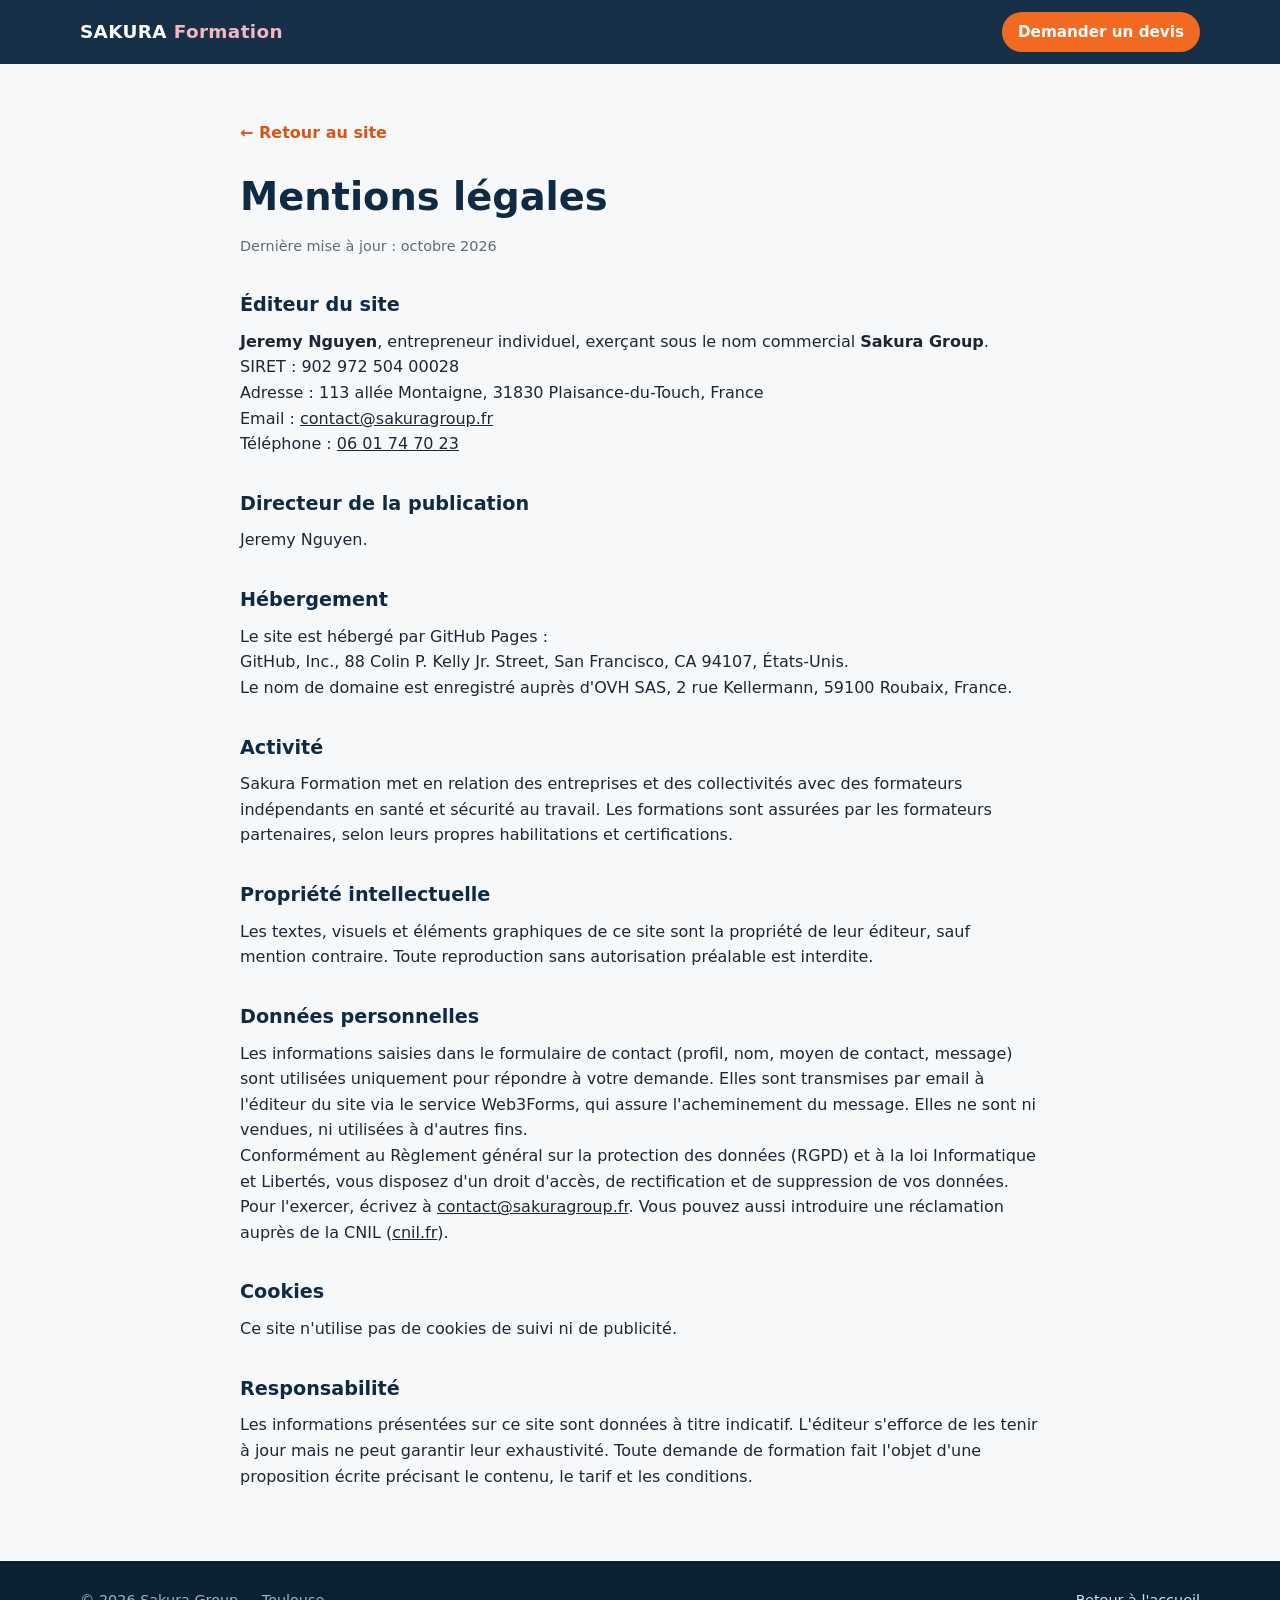
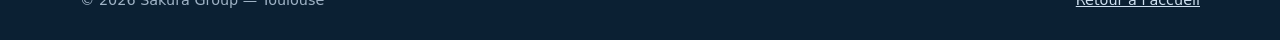
==== mentions-legales.html @ fac14701 "Add files via upload" ====
<!doctype html>
<html lang="fr">
<head>
  <meta charset="utf-8">
  <meta name="viewport" content="width=device-width, initial-scale=1">
  <title>Mentions légales — Sakura Formation</title>
  <meta name="robots" content="noindex">
  <link rel="stylesheet" href="style.css">
  <style>
    .legal { padding: 56px 0 72px; max-width: 800px; }
    .legal h1 { color: var(--navy); font-size: clamp(1.8rem, 4vw, 2.4rem); margin-bottom: 8px; }
    .legal h2 { color: var(--navy); font-size: 1.2rem; margin: 32px 0 8px; }
    .legal p, .legal li { color: var(--text); }
    .legal ul { margin: 8px 0 0 20px; }
    .legal .maj { color: var(--muted); font-size: .9rem; margin-bottom: 20px; }
    .back { display: inline-block; margin-bottom: 20px; color: var(--orange-dark); font-weight: 600; text-decoration: none; }
  </style>
</head>
<body>

<header class="site-header">
  <div class="wrap">
    <a class="brand" href="index.html">SAKURA <span>Formation</span></a>
    <nav class="nav">
      <a class="btn-small" href="index.html#contact">Demander un devis</a>
    </nav>
  </div>
</header>

<main class="wrap legal">
  <a class="back" href="index.html">← Retour au site</a>
  <h1>Mentions légales</h1>
  <p class="maj">Dernière mise à jour : octobre 2026</p>

  <h2>Éditeur du site</h2>
  <p>
    <strong>Jeremy Nguyen</strong>, entrepreneur individuel, exerçant sous le nom commercial <strong>Sakura Group</strong>.<br>
    SIRET : 902 972 504 00028<br>
    Adresse : 113 allée Montaigne, 31830 Plaisance-du-Touch, France<br>
    Email : <a href="mailto:contact@sakuragroup.fr">contact@sakuragroup.fr</a><br>
    Téléphone : <a href="tel:+33601747023">06 01 74 70 23</a>
  </p>

  <h2>Directeur de la publication</h2>
  <p>Jeremy Nguyen.</p>

  <h2>Hébergement</h2>
  <p>
    Le site est hébergé par GitHub Pages :<br>
    GitHub, Inc., 88 Colin P. Kelly Jr. Street, San Francisco, CA 94107, États-Unis.<br>
    Le nom de domaine est enregistré auprès d'OVH SAS, 2 rue Kellermann, 59100 Roubaix, France.
  </p>

  <h2>Activité</h2>
  <p>
    Sakura Formation met en relation des entreprises et des collectivités avec des formateurs indépendants en santé et sécurité au travail.
    Les formations sont assurées par les formateurs partenaires, selon leurs propres habilitations et certifications.
  </p>

  <h2>Propriété intellectuelle</h2>
  <p>
    Les textes, visuels et éléments graphiques de ce site sont la propriété de leur éditeur, sauf mention contraire.
    Toute reproduction sans autorisation préalable est interdite.
  </p>

  <h2>Données personnelles</h2>
  <p>
    Les informations saisies dans le formulaire de contact (profil, nom, moyen de contact, message) sont utilisées uniquement pour répondre à votre demande.
    Elles sont transmises par email à l'éditeur du site via le service Web3Forms, qui assure l'acheminement du message.
    Elles ne sont ni vendues, ni utilisées à d'autres fins.
  </p>
  <p>
    Conformément au Règlement général sur la protection des données (RGPD) et à la loi Informatique et Libertés, vous disposez d'un droit d'accès, de rectification et de suppression de vos données.
    Pour l'exercer, écrivez à <a href="mailto:contact@sakuragroup.fr">contact@sakuragroup.fr</a>.
    Vous pouvez aussi introduire une réclamation auprès de la CNIL (<a href="https://www.cnil.fr" rel="noopener">cnil.fr</a>).
  </p>

  <h2>Cookies</h2>
  <p>Ce site n'utilise pas de cookies de suivi ni de publicité.</p>

  <h2>Responsabilité</h2>
  <p>
    Les informations présentées sur ce site sont données à titre indicatif.
    L'éditeur s'efforce de les tenir à jour mais ne peut garantir leur exhaustivité.
    Toute demande de formation fait l'objet d'une proposition écrite précisant le contenu, le tarif et les conditions.
  </p>
</main>

<footer>
  <div class="wrap">
    <div>© 2026 Sakura Group — Toulouse</div>
    <div><a href="index.html">Retour à l'accueil</a></div>
  </div>
</footer>

</body>
</html>
---- style.css ----
:root {
  --navy: #0f2a43;
  --navy-2: #173b5c;
  --orange: #f26a21;
  --orange-dark: #d85612;
  --sakura: #f4b6c2;
  --bg: #f7f8fa;
  --card: #ffffff;
  --text: #1c2733;
  --muted: #5b6b7b;
  --line: #e3e8ee;
  --radius: 14px;
}

* { box-sizing: border-box; margin: 0; padding: 0; }
html { scroll-behavior: smooth; }
body {
  font-family: "Segoe UI", system-ui, -apple-system, Roboto, Arial, sans-serif;
  color: var(--text);
  background: var(--bg);
  line-height: 1.6;
}
img { max-width: 100%; display: block; }
a { color: inherit; }

.wrap { width: min(1120px, 100% - 32px); margin-inline: auto; }

/* Header */
.site-header {
  position: sticky; top: 0; z-index: 10;
  background: rgba(15, 42, 67, .97);
  backdrop-filter: blur(6px);
}
.site-header .wrap {
  display: flex; align-items: center; justify-content: space-between;
  min-height: 64px; gap: 16px;
}
.brand { color: #fff; text-decoration: none; font-weight: 700; letter-spacing: .02em; font-size: 1.15rem; }
.brand span { color: var(--sakura); }
.nav { display: flex; gap: 22px; align-items: center; }
.nav a { color: #d8e2ec; text-decoration: none; font-size: .95rem; }
.nav a:hover { color: #fff; }
.nav .btn-small {
  background: var(--orange); color: #fff; padding: 8px 16px; border-radius: 999px; font-weight: 600;
}
.nav .btn-small:hover { background: var(--orange-dark); }

/* Hero */
.hero {
  background: linear-gradient(135deg, var(--navy) 0%, var(--navy-2) 100%);
  color: #fff; padding: 84px 0 96px;
}
.hero .eyebrow {
  display: inline-block; padding: 6px 14px; border-radius: 999px;
  background: rgba(244, 182, 194, .15); color: var(--sakura);
  font-size: .85rem; font-weight: 600; margin-bottom: 20px;
}
.hero h1 { font-size: clamp(2rem, 5vw, 3.4rem); line-height: 1.12; max-width: 18ch; }
.hero h1 em { font-style: normal; color: var(--orange); }
.hero p.lead { margin-top: 20px; max-width: 58ch; color: #c9d6e3; font-size: 1.1rem; }

.doors { display: grid; grid-template-columns: repeat(auto-fit, minmax(280px, 1fr)); gap: 20px; margin-top: 44px; }
.door {
  background: #fff; color: var(--text); border-radius: var(--radius); padding: 26px;
  text-decoration: none; display: flex; flex-direction: column; gap: 10px;
  box-shadow: 0 10px 30px rgba(0, 0, 0, .18); transition: transform .15s ease;
}
.door:hover { transform: translateY(-3px); }
.door .tag { font-size: .8rem; font-weight: 700; color: var(--orange); text-transform: uppercase; letter-spacing: .06em; }
.door h2 { font-size: 1.35rem; color: var(--navy); }
.door p { color: var(--muted); }
.door .go { margin-top: auto; font-weight: 700; color: var(--navy); }

/* Sections */
section { padding: 76px 0; }
.section-head { max-width: 62ch; margin-bottom: 36px; }
.section-head .kicker { color: var(--orange); font-weight: 700; font-size: .85rem; text-transform: uppercase; letter-spacing: .08em; }
.section-head h2 { font-size: clamp(1.6rem, 3.4vw, 2.2rem); color: var(--navy); margin-top: 6px; }
.section-head p { color: var(--muted); margin-top: 10px; }

.grid { display: grid; grid-template-columns: repeat(auto-fill, minmax(250px, 1fr)); gap: 18px; }
.card {
  background: var(--card); border: 1px solid var(--line); border-radius: var(--radius);
  padding: 22px;
}
.card h3 { color: var(--navy); font-size: 1.05rem; margin-bottom: 6px; }
.card p { color: var(--muted); font-size: .95rem; }
.card .ico { font-size: 1.5rem; margin-bottom: 8px; }

.note {
  margin-top: 26px; padding: 16px 20px; border-left: 4px solid var(--orange);
  background: #fff4ec; border-radius: 8px; color: #6a3a1a;
}

/* Steps */
.steps { counter-reset: step; display: grid; grid-template-columns: repeat(auto-fit, minmax(220px, 1fr)); gap: 18px; }
.step { position: relative; background: var(--card); border: 1px solid var(--line); border-radius: var(--radius); padding: 26px 22px 22px; }
.step::before {
  counter-increment: step; content: counter(step);
  position: absolute; top: -16px; left: 22px;
  width: 34px; height: 34px; border-radius: 50%;
  background: var(--orange); color: #fff; font-weight: 700;
  display: grid; place-items: center;
}
.step h3 { color: var(--navy); font-size: 1.05rem; margin-bottom: 6px; }
.step p { color: var(--muted); font-size: .95rem; }

/* Formateurs */
.alt { background: #eef2f7; }
.two { display: grid; grid-template-columns: repeat(auto-fit, minmax(300px, 1fr)); gap: 32px; align-items: start; }
.list { list-style: none; display: grid; gap: 12px; }
.list li { display: flex; gap: 12px; align-items: flex-start; }
.list li::before { content: "✓"; color: #fff; background: var(--orange); border-radius: 50%; width: 22px; height: 22px; flex: none; display: grid; place-items: center; font-size: .8rem; margin-top: 3px; }

/* Contact */
.contact-box { background: var(--navy); color: #fff; border-radius: 20px; padding: 40px; display: grid; gap: 28px; grid-template-columns: repeat(auto-fit, minmax(280px, 1fr)); }
.contact-box h2 { font-size: 1.6rem; }
.contact-box p { color: #c9d6e3; margin-top: 10px; }
.contact-box form { display: grid; gap: 12px; }
.contact-box label { font-size: .85rem; color: #c9d6e3; }
.contact-box input, .contact-box select, .contact-box textarea {
  width: 100%; padding: 12px 14px; border-radius: 10px; border: 1px solid transparent;
  font: inherit; background: #fff; color: var(--text);
}
.contact-box textarea { min-height: 90px; resize: vertical; }

.btn {
  display: inline-block; text-align: center; text-decoration: none; cursor: pointer; border: 0;
  background: var(--orange); color: #fff; font-weight: 700; padding: 13px 22px; border-radius: 999px; font-size: 1rem;
}
.btn:hover { background: var(--orange-dark); }
.btn.ghost { background: transparent; border: 2px solid #fff; }
.btn.ghost:hover { background: rgba(255, 255, 255, .12); }
.contact-lines { margin-top: 18px; display: grid; gap: 8px; }
.contact-lines a { color: #fff; }

footer { background: #0b2033; color: #9fb2c5; padding: 28px 0; font-size: .9rem; }
footer .wrap { display: flex; justify-content: space-between; flex-wrap: wrap; gap: 10px; }
footer a { color: #cfe0f0; }

@media (max-width: 640px) {
  .nav a:not(.btn-small) { display: none; }
  .hero { padding: 56px 0 64px; }
  section { padding: 56px 0; }
  .contact-box { padding: 26px; }
}
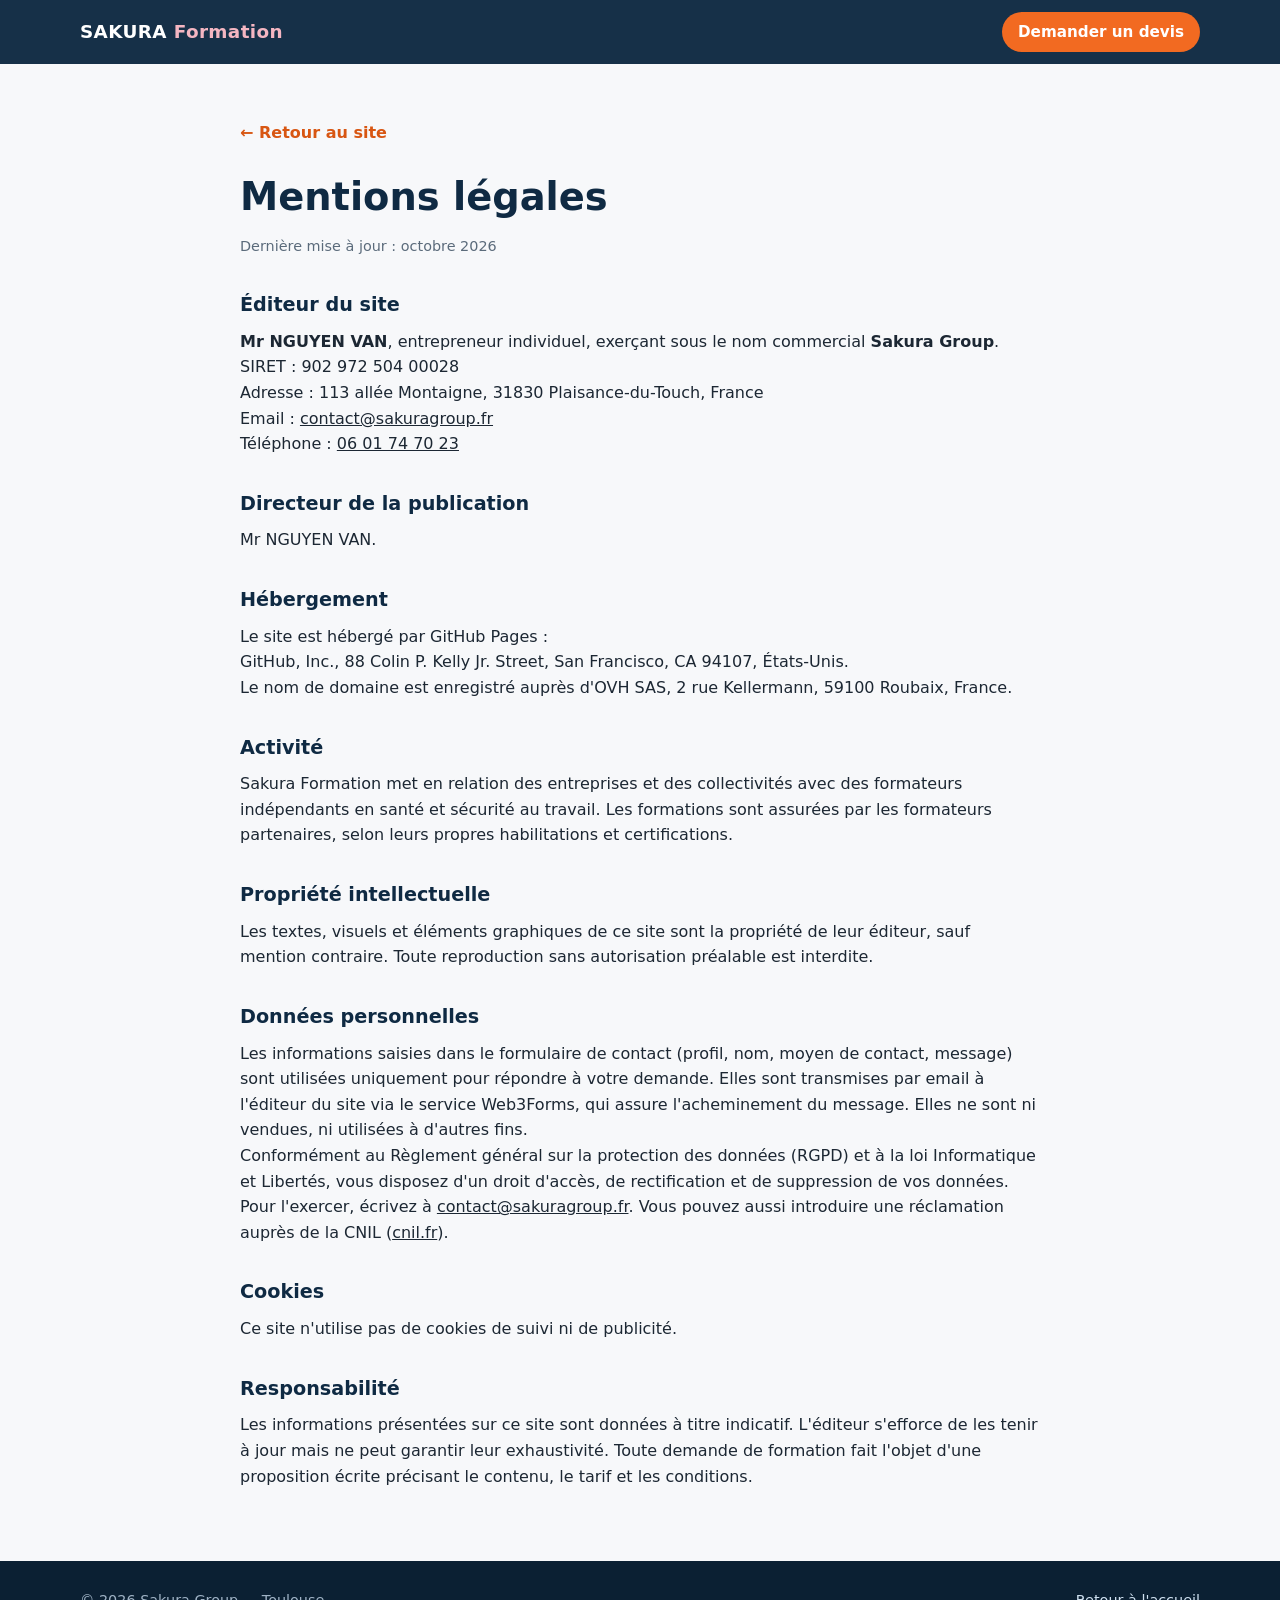
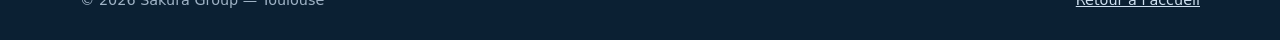
==== commit 64ed399e: "Mentions légales : Mr NGUYEN VAN" ====
--- a/mentions-legales.html
+++ b/mentions-legales.html
@@ -34,7 +34,7 @@
 
   <h2>Éditeur du site</h2>
   <p>
-    <strong>Jeremy Nguyen</strong>, entrepreneur individuel, exerçant sous le nom commercial <strong>Sakura Group</strong>.<br>
+    <strong>Mr NGUYEN VAN</strong>, entrepreneur individuel, exerçant sous le nom commercial <strong>Sakura Group</strong>.<br>
     SIRET : 902 972 504 00028<br>
     Adresse : 113 allée Montaigne, 31830 Plaisance-du-Touch, France<br>
     Email : <a href="mailto:contact@sakuragroup.fr">contact@sakuragroup.fr</a><br>
@@ -42,7 +42,7 @@
   </p>
 
   <h2>Directeur de la publication</h2>
-  <p>Jeremy Nguyen.</p>
+  <p>Mr NGUYEN VAN.</p>
 
   <h2>Hébergement</h2>
   <p>
